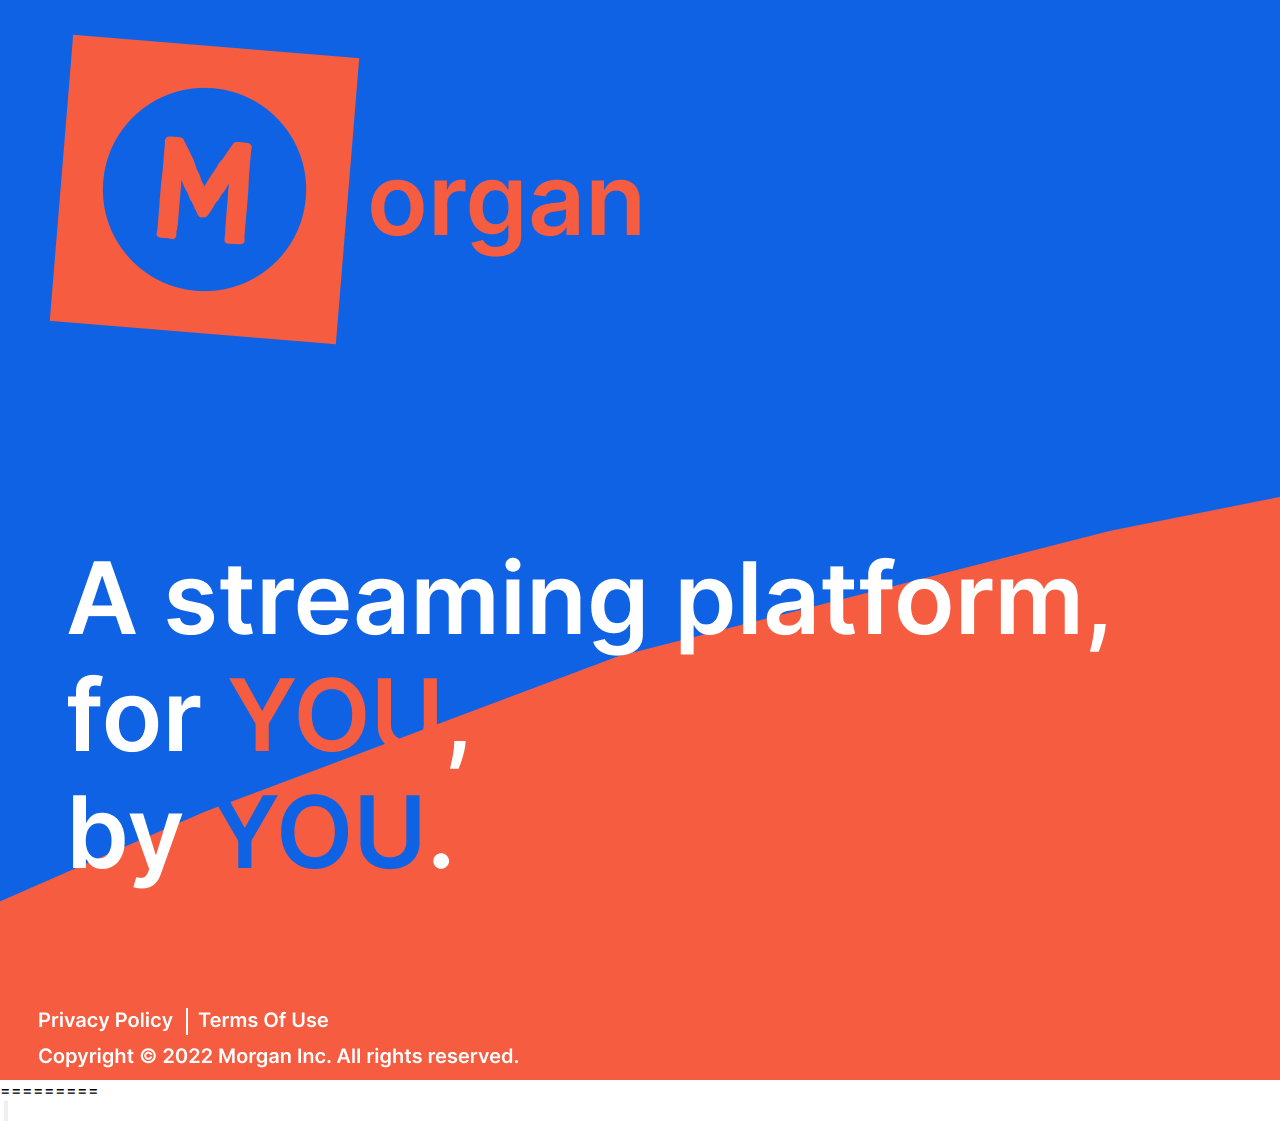
==== index.html @ 78d3c55f "Fixed bug with html" ====
<!DOCTYPE html>
<html lang="en">
<head>
   <meta charset="UTF-8">
   <meta http-equiv="X-UA-Compatible" content="IE=edge">
   <meta name="viewport" content="width=device-width, initial-scale=1.0">
   <title>Morgan - Sign Up</title>
   <link rel="stylesheet" href="index.css">
</head>
<body>
      <section class="signup">

         <div class="logo">
            <img src="Images/Logo.png" alt="">
         </div>

         <div class="hero-1">
            <img src="Images/Hero-1.png" alt="">
         </div>

         <div class="terms">
            <img src="Images/Terms.png" alt="">
         </div>
         
         <div class="username">
            <input class="user" placeholder="Enter your username..." type="text">
         </div>

         <div class="password">
            <input class="pass" placeholder="Enter your password..." type="text">
         </div>

         <div class="signupForm">
            
            <img src="Images/SignUp.png" alt="">

         </div>

         <div class="signupButton">
            <img src="Images/SignUp_Button.png" alt="">
         </div>

         <div class="loginButton">
            <img src="Images/LogIn_Button.png" alt="">
         </div>


      </section>
      <script src="index.js"></script>
</body>
</html>
=========
<!DOCTYPE html>
<html lang="en">
<head>
    <meta charset="UTF-8">
    <meta http-equiv="X-UA-Compatible" content="IE=edge">
    <meta name="viewport" content="width=device-width, initial-scale=1.0">
    <title>Document</title>
    <link rel="stylesheet" href="index.css">
    <script src="index.js"></script>
</head>
<body>
    <div class="container">
        <div class="header">
            <img src="Images/logo.png" alt="" id="logo">
            <button onclick="pop()"><img src="Images/buttontext.png" alt=""></button>
        </div>
        <div class="login"><img src="Images/loginbox.png" alt="">
        </div>
        
    </div>
</body>
</html>
---- index.css ----
@import url('https://fonts.googleapis.com/css2?family=Inter&display=swap');

* {
   margin: 0;
   padding: 0;
   font-family: 'Inter';
}

.signup {
   width: 100%;
   min-height: 1080px;
   background-image: url(Images/Background.png);
}

.logo {
   width: fit-content;
   position: absolute;
   display: flex;
   left: .51in;
   top: .35in;
}

.hero-1 {
   width: fit-content;
   position: absolute;
   display: flex;
   top: 5.8in;
   left: .7in;
}

.terms { 
   width: fit-content;
   position: absolute;
   display: flex;
   top: 10.5in;
   left: .4in;
}

.signupForm {
   width: fit-content;
   position: relative;
   display: flex;
   flex-direction: column;
   left: 13.94in;
   top: 1.5in
}

.signupForm div {
   width: fit-content;
   position: relative;
   bottom: .65in;
   left: 32%;
}

.signupButton {
   width: fit-content;
   position: relative;
   left: 15.2in;
   bottom: 3in;
}

.signupButton img {
   width: 75%;
   transition: .35s;
}

.signupButton img:hover {
   cursor: pointer;
   transform: scale(1.1,1.1);
}

.loginButton {
   width: fit-content;
   position: relative;
   left: 15.2in;
   bottom: 2.9in;
}

.loginButton img {
   width: 75%;
   transition: .35s;
}

.loginButton img:hover {
   cursor: pointer;
   transform: scale(1.1,1.1);
}

.password {
   z-index: 1;
   width: fit-content;
   position: absolute;
   display: flex;
   left: 14.5in;
   top: 4.8in;
}

.password input {
   width: 4.4in;
   height: .7in;
   background-color: rgb(255, 255, 255);
   outline: none;
   border: transparent;
   background: transparent;
   font-size: 35px;
   font-weight: bolder;
}

.username {
   z-index: 1;
   width: fit-content;
   position: absolute;
   display: flex;
   left: 14.5in;
   top: 3.23in;
}

.username input {
   width: 4.4in;
   height: .7in;
   background-color: rgb(255, 255, 255);
   outline: none;
   border: transparent;
   background: transparent;
   font-size: 35px;
   font-weight: bolder;
}

.password {
   position: relative;
   display: flex;
}
---- index.css ----
@import url('https://fonts.googleapis.com/css2?family=Inter&display=swap');

* {
   margin: 0;
   padding: 0;
   font-family: 'Inter';
}

.signup {
   width: 100%;
   min-height: 1080px;
   background-image: url(Images/Background.png);
}

.logo {
   width: fit-content;
   position: absolute;
   display: flex;
   left: .51in;
   top: .35in;
}

.hero-1 {
   width: fit-content;
   position: absolute;
   display: flex;
   top: 5.8in;
   left: .7in;
}

.terms { 
   width: fit-content;
   position: absolute;
   display: flex;
   top: 10.5in;
   left: .4in;
}

.signupForm {
   width: fit-content;
   position: relative;
   display: flex;
   flex-direction: column;
   left: 13.94in;
   top: 1.5in
}

.signupForm div {
   width: fit-content;
   position: relative;
   bottom: .65in;
   left: 32%;
}

.signupButton {
   width: fit-content;
   position: relative;
   left: 15.2in;
   bottom: 3in;
}

.signupButton img {
   width: 75%;
   transition: .35s;
}

.signupButton img:hover {
   cursor: pointer;
   transform: scale(1.1,1.1);
}

.loginButton {
   width: fit-content;
   position: relative;
   left: 15.2in;
   bottom: 2.9in;
}

.loginButton img {
   width: 75%;
   transition: .35s;
}

.loginButton img:hover {
   cursor: pointer;
   transform: scale(1.1,1.1);
}

.password {
   z-index: 1;
   width: fit-content;
   position: absolute;
   display: flex;
   left: 14.5in;
   top: 4.8in;
}

.password input {
   width: 4.4in;
   height: .7in;
   background-color: rgb(255, 255, 255);
   outline: none;
   border: transparent;
   background: transparent;
   font-size: 35px;
   font-weight: bolder;
}

.username {
   z-index: 1;
   width: fit-content;
   position: absolute;
   display: flex;
   left: 14.5in;
   top: 3.23in;
}

.username input {
   width: 4.4in;
   height: .7in;
   background-color: rgb(255, 255, 255);
   outline: none;
   border: transparent;
   background: transparent;
   font-size: 35px;
   font-weight: bolder;
}

.password {
   position: relative;
   display: flex;
}
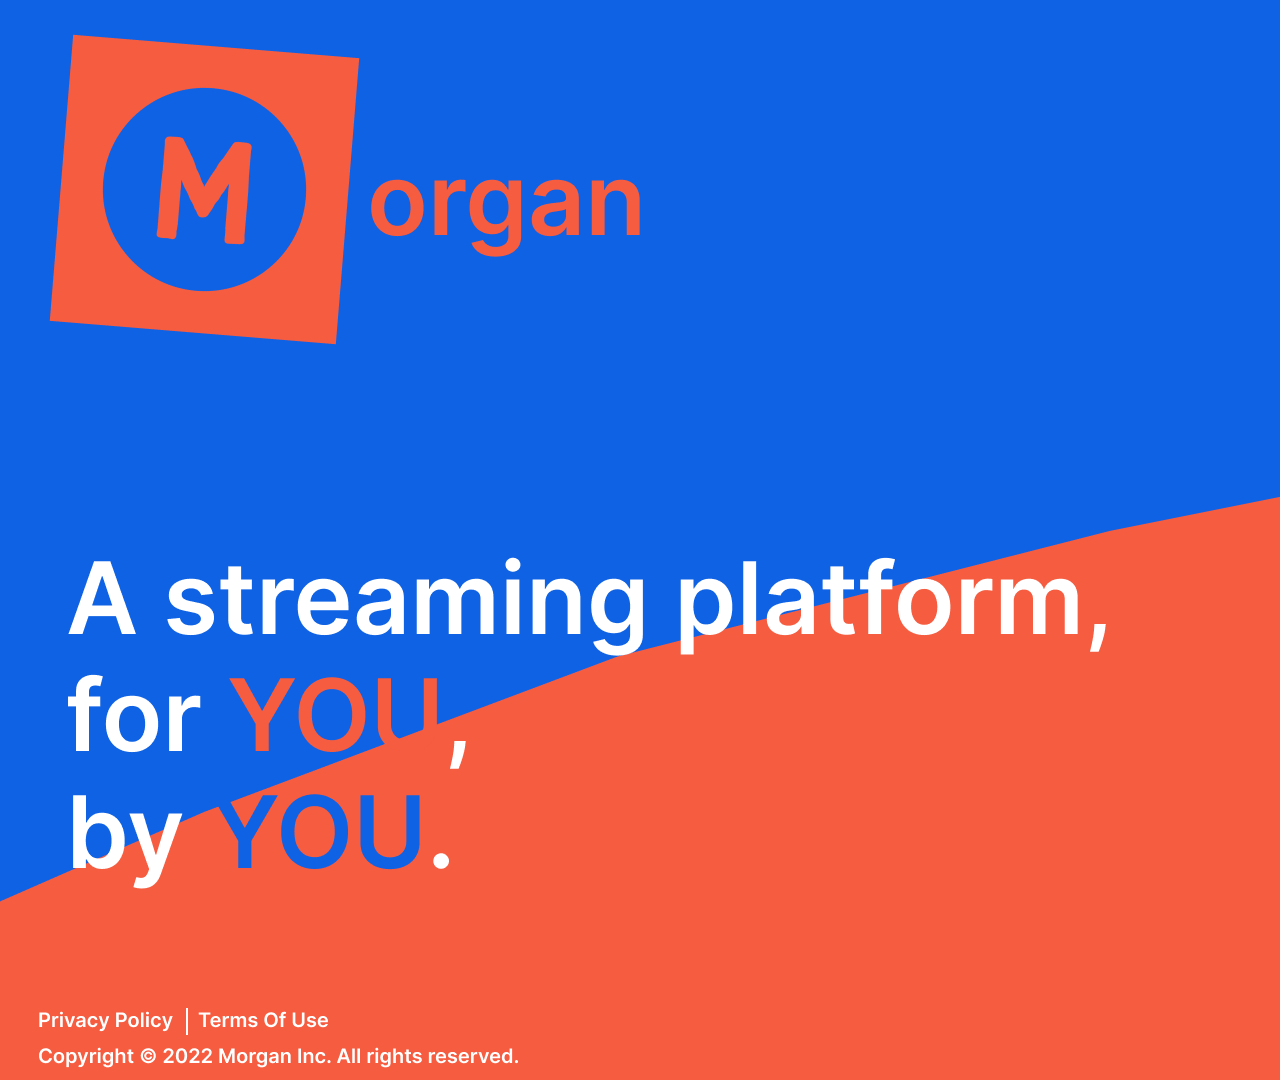
==== commit 468312cf: "Removed un-needed html" ====
--- a/index.html
+++ b/index.html
@@ -49,26 +49,3 @@
       <script src="index.js"></script>
 </body>
 </html>
-=========
-<!DOCTYPE html>
-<html lang="en">
-<head>
-    <meta charset="UTF-8">
-    <meta http-equiv="X-UA-Compatible" content="IE=edge">
-    <meta name="viewport" content="width=device-width, initial-scale=1.0">
-    <title>Document</title>
-    <link rel="stylesheet" href="index.css">
-    <script src="index.js"></script>
-</head>
-<body>
-    <div class="container">
-        <div class="header">
-            <img src="Images/logo.png" alt="" id="logo">
-            <button onclick="pop()"><img src="Images/buttontext.png" alt=""></button>
-        </div>
-        <div class="login"><img src="Images/loginbox.png" alt="">
-        </div>
-        
-    </div>
-</body>
-</html>
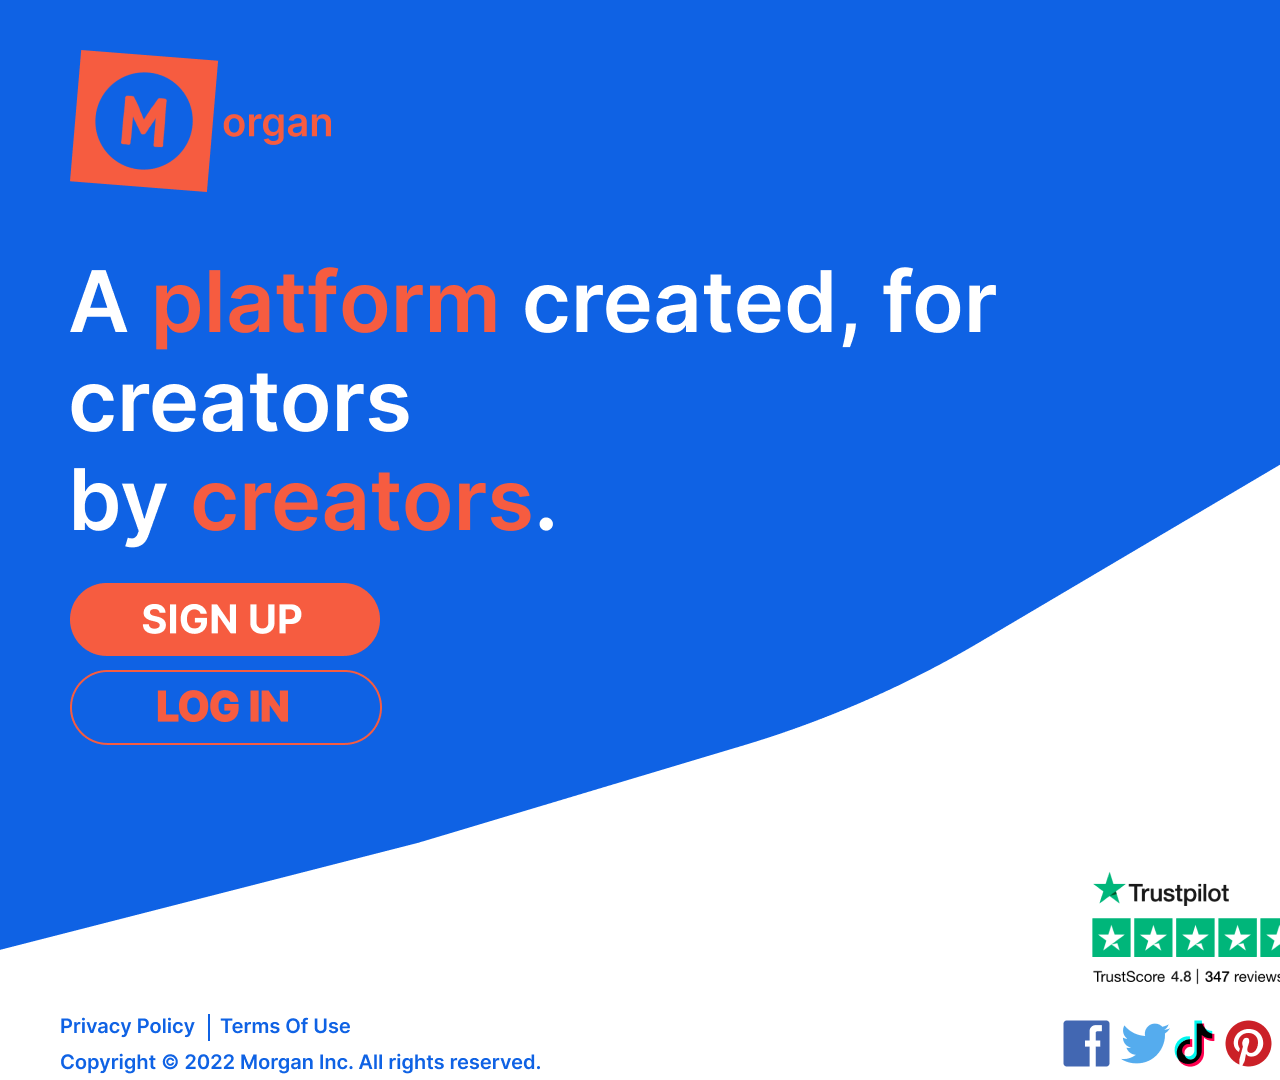
==== commit c7ade83a: "Rename landing.html to index.html" ====
--- a/index.html
+++ b/index.html
@@ -1,51 +1,47 @@
-<!DOCTYPE html>
-<html lang="en">
-<head>
-   <meta charset="UTF-8">
-   <meta http-equiv="X-UA-Compatible" content="IE=edge">
-   <meta name="viewport" content="width=device-width, initial-scale=1.0">
-   <title>Morgan - Sign Up</title>
-   <link rel="stylesheet" href="index.css">
-</head>
-<body>
-      <section class="signup">
-
-         <div class="logo">
-            <img src="Images/Logo.png" alt="">
-         </div>
-
-         <div class="hero-1">
-            <img src="Images/Hero-1.png" alt="">
-         </div>
-
-         <div class="terms">
-            <img src="Images/Terms.png" alt="">
-         </div>
-         
-         <div class="username">
-            <input class="user" placeholder="Enter your username..." type="text">
-         </div>
-
-         <div class="password">
-            <input class="pass" placeholder="Enter your password..." type="text">
-         </div>
-
-         <div class="signupForm">
-            
-            <img src="Images/SignUp.png" alt="">
-
-         </div>
-
-         <div class="signupButton">
-            <img src="Images/SignUp_Button.png" alt="">
-         </div>
-
-         <div class="loginButton">
-            <img src="Images/LogIn_Button.png" alt="">
-         </div>
-
-
-      </section>
-      <script src="index.js"></script>
-</body>
-</html>
+<!DOCTYPE html>
+<html lang="en">
+<head>
+   <meta charset="UTF-8">
+   <meta http-equiv="X-UA-Compatible" content="IE=edge">
+   <meta name="viewport" content="width=device-width, initial-scale=1.0">
+   <title>Landing Page</title>
+   <link rel="stylesheet" href="landing.css">
+</head>
+<body>
+   <section class="landing">
+
+      <div class="logo">
+         <img src="LandingImages/Logo.png" alt="">
+      </div>
+
+      <div class="hero-1">
+         <img src="LandingImages/A platform created, for creators by creators..png" alt="">
+      </div>
+
+      <div class="signUp">
+         <a href="index.html">
+             <img src="LandingImages/signUp.png" alt="">
+         </a>
+      </div>
+
+      <div class="logIn">
+         <a href="index.html">
+            <img src="LandingImages/login.png" alt="">
+         </a>
+      </div>
+
+      <div class="copyright">
+         <img src="LandingImages/copyright.png" alt="">
+      </div>
+
+      <div class="socials">
+         <img src="LandingImages/social.png" alt="">
+      </div>
+
+      <div class="trust">
+         <img src="LandingImages/trust pilot.png" alt="">
+      </div>
+
+   </section>
+</body>
+</html>
--- a/landing.css
+++ b/landing.css
@@ -0,0 +1,73 @@
+* {
+   padding: 0;
+   margin: 0;
+}
+
+.landing {
+   width: 100%;
+   min-height: 1080px;
+   background: url(LandingImages/Background.png);
+}
+
+.logo {
+   width: fit-content;
+   position: relative;
+   display: flex;
+   left: 70px;
+   top: 50px;
+}
+
+.hero-1 {
+   width: fit-content;
+   position: relative;
+   display: flex;
+   left: 70px;
+   top: 125px;
+}
+
+.signUp {
+   width: fit-content;
+   position: relative;
+   display: flex;
+   top: 160px;
+   left: 70px;
+   transition: .35s;
+}
+
+.logIn {
+   width: fit-content;
+   position: relative;
+   display: flex;
+   left: 70px;
+   top: 170px;
+   transition: .35s;
+}
+
+.signUp:hover, .logIn:hover{
+   cursor: pointer;
+   transform: scale(1.05,1.05);
+}
+
+.copyright {
+   width: fit-content;
+   position: relative;
+   display: flex;
+   top: 435px;
+   left: 60px;
+}
+
+.socials {
+   width: fit-content;
+   display: flex;
+   position: relative;
+   left: 83%;
+   top: 380px;
+}
+
+.trust {
+   width: fit-content;
+   position: relative;
+   display: flex;
+   left: 84%;
+   top: 170px;
+}